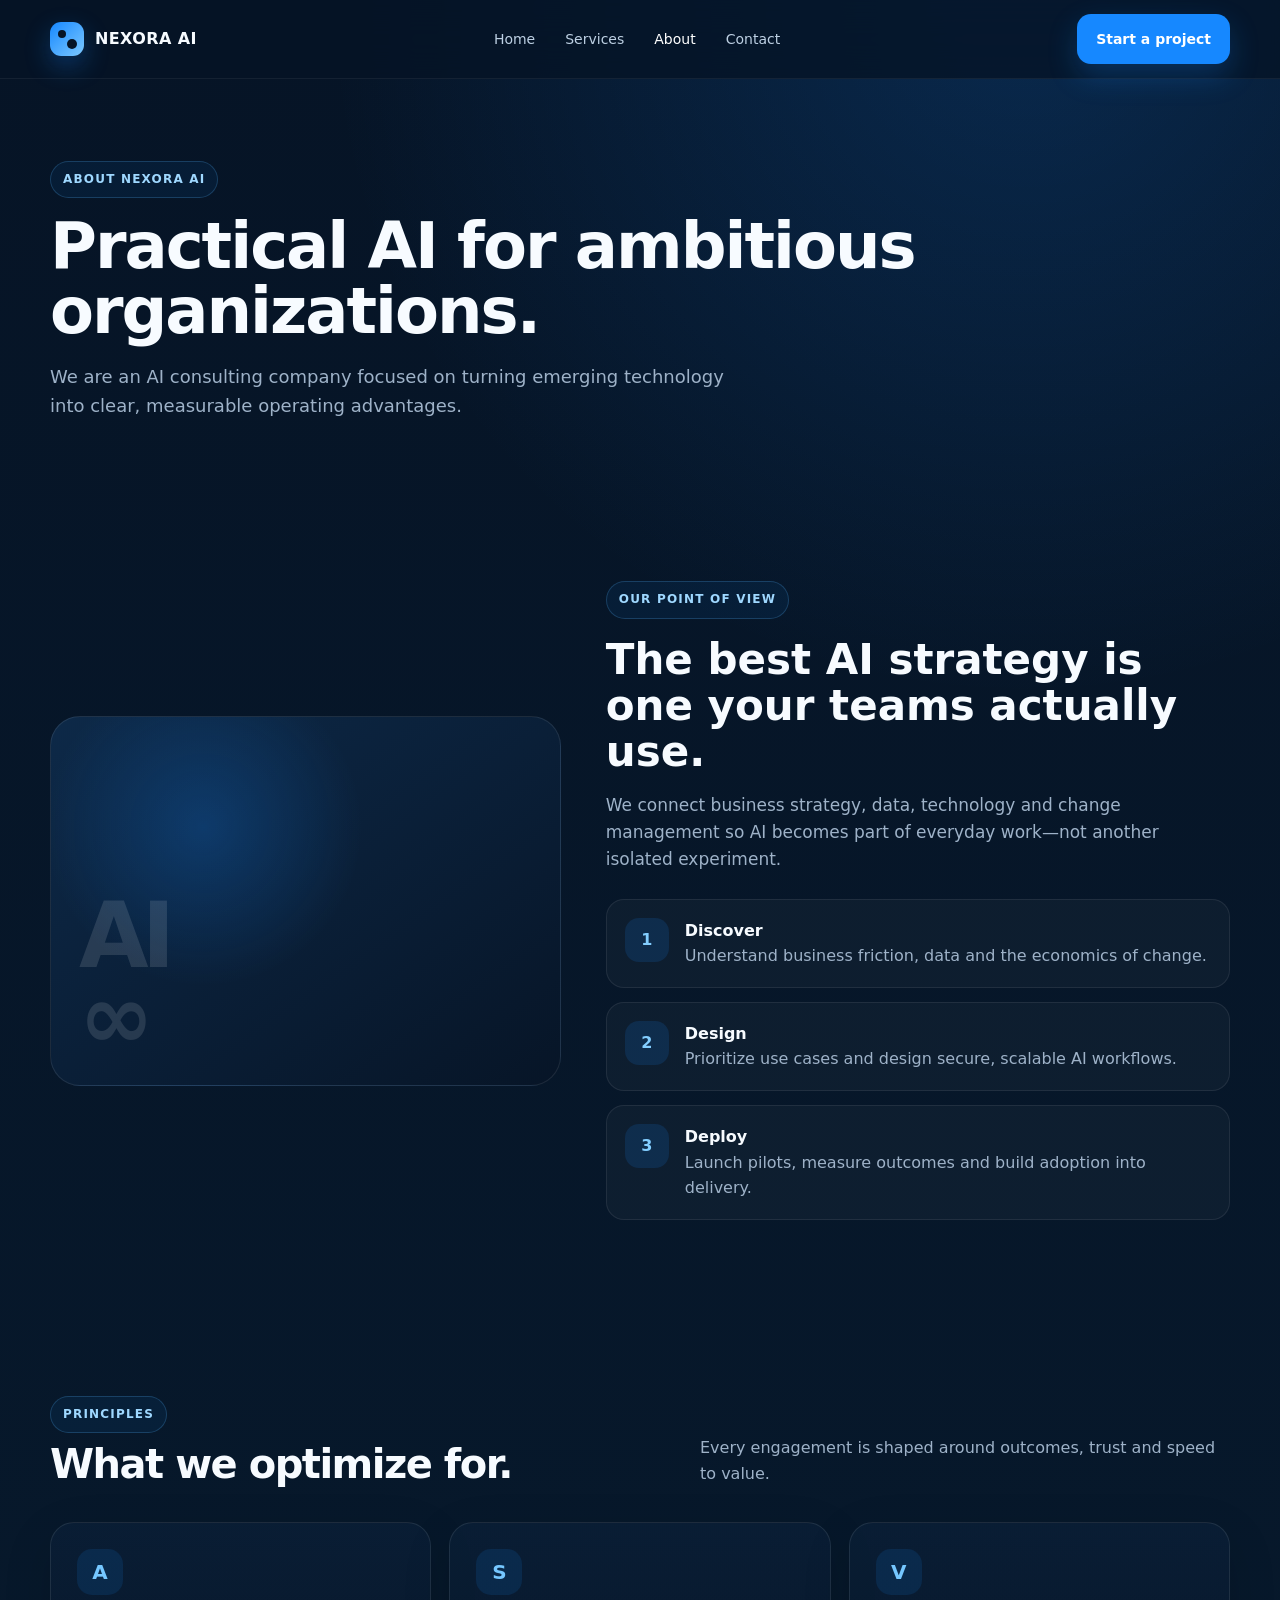
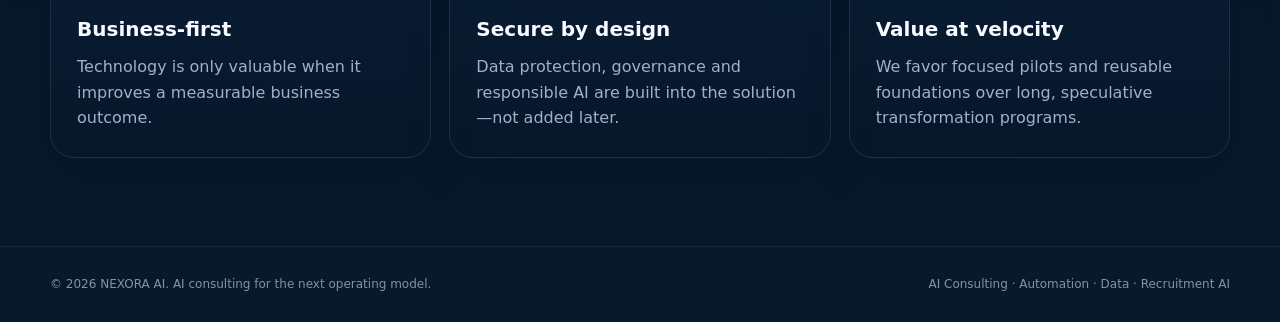
==== about.html @ 4a462bf7 "Add files via upload Add files via upload" ====
<!doctype html>
<html lang="en">
<head>
<meta charset="utf-8">
<meta name="viewport" content="width=device-width,initial-scale=1">
<title>About | NEXORA AI</title>
<meta name="description" content="NEXORA AI helps organizations turn AI into measurable business outcomes through consulting, automation, data and recruitment intelligence.">
<link rel="stylesheet" href="styles.css">
</head>
<body>
<header class="nav">
  <div class="container nav-inner">
    <a href="index.html" class="logo"><span class="logo-mark"></span><span>NEXORA AI</span></a>
    <button class="mobile-toggle" aria-label="Open menu">☰</button>
    <nav class="nav-links"><a class="" href="index.html">Home</a><a class="" href="services.html">Services</a><a class="active" href="about.html">About</a><a class="" href="contact.html">Contact</a></nav>
    <a class="btn btn-primary" href="contact.html">Start a project</a>
  </div>
</header>

<main>
<section class="page-hero"><div class="container"><div class="eyebrow">About NEXORA AI</div><h1>Practical AI for ambitious organizations.</h1><p>We are an AI consulting company focused on turning emerging technology into clear, measurable operating advantages.</p></div></section>
<section class="section">
<div class="container about-layout">
  <div class="about-box"><div class="about-mark">AI<br>∞</div></div>
  <div>
    <div class="eyebrow">Our point of view</div>
    <h2 style="font-size:42px;line-height:1.1;margin:18px 0 12px">The best AI strategy is one your teams actually use.</h2>
    <p style="color:var(--muted);font-size:17px">We connect business strategy, data, technology and change management so AI becomes part of everyday work—not another isolated experiment.</p>
    <div class="timeline" style="margin-top:25px">
      <div class="step"><div class="num">1</div><div><strong>Discover</strong><div style="color:var(--muted)">Understand business friction, data and the economics of change.</div></div></div>
      <div class="step"><div class="num">2</div><div><strong>Design</strong><div style="color:var(--muted)">Prioritize use cases and design secure, scalable AI workflows.</div></div></div>
      <div class="step"><div class="num">3</div><div><strong>Deploy</strong><div style="color:var(--muted)">Launch pilots, measure outcomes and build adoption into delivery.</div></div></div>
    </div>
  </div>
</div>
</section>
<section class="section">
<div class="container">
<div class="section-head"><div><div class="eyebrow">Principles</div><h2>What we optimize for.</h2></div><p>Every engagement is shaped around outcomes, trust and speed to value.</p></div>
<div class="grid-3">
  <div class="card"><div class="icon">A</div><h3>Business-first</h3><p>Technology is only valuable when it improves a measurable business outcome.</p></div>
  <div class="card"><div class="icon">S</div><h3>Secure by design</h3><p>Data protection, governance and responsible AI are built into the solution—not added later.</p></div>
  <div class="card"><div class="icon">V</div><h3>Value at velocity</h3><p>We favor focused pilots and reusable foundations over long, speculative transformation programs.</p></div>
</div>
</div>
</section>
</main>

<footer class="footer">
  <div class="container footer-inner">
    <div>© 2026 NEXORA AI. AI consulting for the next operating model.</div>
    <div>AI Consulting · Automation · Data · Recruitment AI</div>
  </div>
</footer>
<script src="script.js"></script>
</body>
</html>
---- styles.css ----
:root{
  --navy:#061426;
  --navy-2:#0b1e35;
  --blue:#1688ff;
  --blue-2:#58b8ff;
  --white:#f7fbff;
  --muted:#9eb2c8;
  --line:rgba(255,255,255,.10);
  --card:rgba(11,30,53,.72);
  --shadow:0 24px 80px rgba(0,0,0,.30);
  --radius:24px;
  --max:1180px;
}
*{box-sizing:border-box}
html{scroll-behavior:smooth}
body{
  margin:0;
  font-family:Inter,ui-sans-serif,system-ui,-apple-system,BlinkMacSystemFont,"Segoe UI",sans-serif;
  background:
    radial-gradient(circle at 80% 0%, rgba(22,136,255,.18), transparent 32%),
    linear-gradient(180deg,#061426 0%,#07192c 100%);
  color:var(--white);
  line-height:1.6;
}
a{color:inherit;text-decoration:none}
img{max-width:100%;display:block}
.container{width:min(var(--max),calc(100% - 40px));margin:auto}
.nav{
  position:sticky;top:0;z-index:50;
  backdrop-filter:blur(18px);
  background:rgba(6,20,38,.78);
  border-bottom:1px solid rgba(255,255,255,.06);
}
.nav-inner{height:78px;display:flex;align-items:center;justify-content:space-between;gap:24px}
.logo{display:flex;align-items:center;gap:11px;font-weight:800;letter-spacing:.4px}
.logo-mark{
  width:34px;height:34px;border-radius:11px;position:relative;overflow:hidden;
  background:linear-gradient(135deg,var(--blue),#7cc8ff);
  box-shadow:0 10px 26px rgba(22,136,255,.30);
}
.logo-mark:before,.logo-mark:after{content:"";position:absolute;background:#061426;border-radius:50%}
.logo-mark:before{width:8px;height:8px;left:8px;top:8px}
.logo-mark:after{width:10px;height:10px;right:7px;bottom:7px}
.nav-links{display:flex;align-items:center;gap:30px;color:#bdd0e3;font-size:14px}
.nav-links a{transition:.2s}
.nav-links a:hover,.nav-links a.active{color:#fff}
.btn{
  display:inline-flex;align-items:center;justify-content:center;gap:9px;
  border-radius:14px;padding:13px 18px;font-weight:700;font-size:14px;
  border:1px solid transparent;cursor:pointer;transition:.2s;
}
.btn-primary{background:var(--blue);color:#fff;box-shadow:0 12px 30px rgba(22,136,255,.24)}
.btn-primary:hover{transform:translateY(-1px);background:#2b98ff}
.btn-ghost{background:rgba(255,255,255,.05);border-color:var(--line);color:#eaf3ff}
.mobile-toggle{display:none;background:none;border:0;color:#fff;font-size:26px}
.hero{padding:92px 0 74px}
.hero-grid{display:grid;grid-template-columns:1.05fr .95fr;gap:54px;align-items:center}
.eyebrow{
  display:inline-flex;align-items:center;gap:8px;padding:8px 12px;border:1px solid rgba(88,184,255,.22);
  border-radius:999px;background:rgba(22,136,255,.07);color:#9fd8ff;font-size:12px;font-weight:800;text-transform:uppercase;letter-spacing:1.2px;
}
.hero h1{font-size:clamp(48px,7vw,82px);line-height:1.02;letter-spacing:-3px;margin:20px 0 18px;max-width:730px}
.hero h1 span{
  background:linear-gradient(90deg,#fff 10%,#6dc2ff 75%,#1688ff);
  -webkit-background-clip:text;background-clip:text;color:transparent;
}
.hero p{font-size:18px;color:#afc1d4;max-width:650px;margin:0 0 30px}
.hero-actions{display:flex;gap:12px;flex-wrap:wrap}
.hero-visual{position:relative;min-height:500px}
.glow{position:absolute;inset:8% 6% auto auto;width:340px;height:340px;border-radius:50%;background:rgba(22,136,255,.26);filter:blur(70px)}
.ai-panel{
  position:relative;z-index:2;
  margin-top:22px;padding:25px;border:1px solid rgba(255,255,255,.10);
  border-radius:30px;background:linear-gradient(180deg,rgba(18,42,70,.82),rgba(7,23,42,.88));
  box-shadow:var(--shadow);overflow:hidden
}
.ai-panel:after{
  content:"";position:absolute;inset:0;background:
  linear-gradient(90deg,transparent 49.5%,rgba(255,255,255,.06) 50%,transparent 50.5%),
  linear-gradient(0deg,transparent 49.5%,rgba(255,255,255,.04) 50%,transparent 50.5%);
  background-size:42px 42px;opacity:.35;pointer-events:none
}
.panel-top{display:flex;justify-content:space-between;align-items:center;position:relative;z-index:2}
.badge{padding:7px 10px;border-radius:999px;background:rgba(22,136,255,.13);color:#8fd0ff;font-size:11px;font-weight:800}
.panel-title{font-size:14px;font-weight:800}
.metric-card{
  margin-top:22px;padding:22px;border-radius:22px;background:rgba(5,18,33,.70);border:1px solid rgba(255,255,255,.08);position:relative;z-index:2
}
.metric-row{display:flex;justify-content:space-between;gap:20px;align-items:end}
.metric-big{font-size:44px;font-weight:850;line-height:1}
.metric-note{font-size:12px;color:#84caff}
.progress{height:7px;border-radius:999px;background:#102b48;margin-top:18px;overflow:hidden}
.progress>span{display:block;height:100%;width:82%;background:linear-gradient(90deg,var(--blue),#85d6ff);border-radius:inherit}
.mini-grid{display:grid;grid-template-columns:repeat(2,1fr);gap:12px;margin-top:12px;position:relative;z-index:2}
.mini-card{padding:15px;border:1px solid rgba(255,255,255,.08);border-radius:18px;background:rgba(255,255,255,.03)}
.mini-label{font-size:11px;color:#83a0bb}.mini-value{font-size:22px;font-weight:800;margin-top:5px}
.section{padding:88px 0}
.section-head{display:flex;justify-content:space-between;align-items:end;gap:30px;margin-bottom:36px}
.section-head h2{font-size:40px;line-height:1.08;letter-spacing:-1.5px;margin:10px 0 0}
.section-head p{max-width:530px;color:var(--muted);margin:0}
.grid-3{display:grid;grid-template-columns:repeat(3,1fr);gap:18px}
.grid-2{display:grid;grid-template-columns:repeat(2,1fr);gap:18px}
.card{
  padding:26px;border:1px solid rgba(255,255,255,.09);border-radius:24px;
  background:linear-gradient(180deg,rgba(10,31,54,.84),rgba(8,23,41,.84));
  box-shadow:0 16px 50px rgba(0,0,0,.12)
}
.card:hover{border-color:rgba(88,184,255,.32);transform:translateY(-2px);transition:.2s}
.icon{
  width:46px;height:46px;border-radius:15px;display:grid;place-items:center;
  background:rgba(22,136,255,.12);color:#75c7ff;font-size:20px;font-weight:800;margin-bottom:18px
}
.card h3{font-size:20px;margin:0 0 9px}.card p{color:var(--muted);margin:0}
.service-list{margin-top:16px;display:flex;flex-wrap:wrap;gap:7px}
.tag{font-size:11px;color:#b9d7ef;padding:6px 9px;border-radius:999px;border:1px solid rgba(255,255,255,.08);background:rgba(255,255,255,.03)}
.band{
  padding:34px;border-radius:28px;border:1px solid rgba(88,184,255,.18);
  background:linear-gradient(90deg,rgba(22,136,255,.08),rgba(255,255,255,.02))
}
.band-inner{display:flex;align-items:center;justify-content:space-between;gap:25px}
.band h3{font-size:28px;margin:0 0 5px}.band p{margin:0;color:var(--muted)}
.stat-row{display:grid;grid-template-columns:repeat(4,1fr);gap:14px;margin-top:28px}
.stat{padding:20px;border:1px solid rgba(255,255,255,.08);border-radius:18px;background:rgba(255,255,255,.03)}
.stat b{display:block;font-size:28px}.stat span{font-size:12px;color:var(--muted)}
.page-hero{padding:82px 0 55px}.page-hero h1{font-size:64px;line-height:1.02;letter-spacing:-2px;margin:16px 0}.page-hero p{max-width:700px;color:var(--muted);font-size:18px}
.about-layout{display:grid;grid-template-columns:.9fr 1.1fr;gap:45px;align-items:center}
.about-box{min-height:370px;border-radius:30px;padding:28px;border:1px solid rgba(255,255,255,.09);background:
  radial-gradient(circle at 30% 30%,rgba(22,136,255,.23),transparent 36%),
  linear-gradient(145deg,#0d2948,#071527);display:flex;align-items:end}
.about-mark{font-size:90px;font-weight:900;letter-spacing:-7px;line-height:.9;color:rgba(255,255,255,.12)}
.timeline{display:grid;gap:14px}.step{display:grid;grid-template-columns:44px 1fr;gap:16px;padding:18px;border:1px solid rgba(255,255,255,.08);border-radius:18px;background:rgba(255,255,255,.03)}
.num{width:44px;height:44px;border-radius:14px;background:rgba(22,136,255,.14);display:grid;place-items:center;color:#83ceff;font-weight:800}
.contact-grid{display:grid;grid-template-columns:.8fr 1.2fr;gap:22px}
.contact-info{padding:28px;border:1px solid rgba(255,255,255,.08);border-radius:24px;background:rgba(255,255,255,.03)}
.contact-info h3{margin-top:0}.contact-item{padding:14px 0;border-bottom:1px solid rgba(255,255,255,.07)}.contact-item:last-child{border-bottom:0}
.contact-item span{display:block;font-size:11px;color:#7892ac;text-transform:uppercase;letter-spacing:1px}.contact-item strong{font-size:15px}
.form{padding:28px;border:1px solid rgba(255,255,255,.08);border-radius:24px;background:linear-gradient(180deg,rgba(10,31,54,.84),rgba(7,22,40,.84))}
.fields{display:grid;grid-template-columns:1fr 1fr;gap:15px}.field{display:flex;flex-direction:column;gap:7px}.field.full{grid-column:1/-1}
label{font-size:12px;color:#a7bed4}.input,textarea{
  width:100%;padding:13px 14px;border:1px solid rgba(255,255,255,.10);border-radius:14px;background:#071a2e;color:#fff;outline:none
}
.input:focus,textarea:focus{border-color:rgba(88,184,255,.55);box-shadow:0 0 0 3px rgba(22,136,255,.10)}
textarea{min-height:130px;resize:vertical}.form-footer{display:flex;justify-content:space-between;align-items:center;margin-top:16px;gap:16px}.fine{font-size:11px;color:#7189a1}
.footer{border-top:1px solid rgba(255,255,255,.07);padding:28px 0;color:#7e94a9;font-size:12px}
.footer-inner{display:flex;justify-content:space-between;gap:20px}
.success{display:none;margin-top:12px;padding:11px 13px;border-radius:12px;background:rgba(22,136,255,.12);border:1px solid rgba(88,184,255,.18);color:#a9dcff;font-size:13px}
@media (max-width: 980px){
  .hero-grid,.about-layout,.contact-grid{grid-template-columns:1fr}
  .hero-visual{min-height:400px}.grid-3{grid-template-columns:repeat(2,1fr)}
  .nav-links{display:none}.mobile-toggle{display:block}.nav.open .nav-links{
    display:flex;position:absolute;left:20px;right:20px;top:72px;flex-direction:column;align-items:stretch;
    padding:18px;background:#081a2e;border:1px solid var(--line);border-radius:18px
  }
  .nav.open .nav-links a{padding:10px}
}
@media (max-width: 680px){
  .container{width:min(var(--max),calc(100% - 28px))}
  .hero{padding-top:62px}.hero h1{font-size:48px;letter-spacing:-2px}.page-hero h1{font-size:48px}
  .section{padding:66px 0}.section-head{display:block}.section-head h2{font-size:32px}.section-head p{margin-top:12px}
  .grid-3,.grid-2,.stat-row,.fields{grid-template-columns:1fr}
  .field.full{grid-column:auto}.band-inner,.form-footer,.footer-inner{flex-direction:column;align-items:flex-start}
  .ai-panel{padding:18px}.hero-visual{min-height:330px}.metric-big{font-size:38px}
}
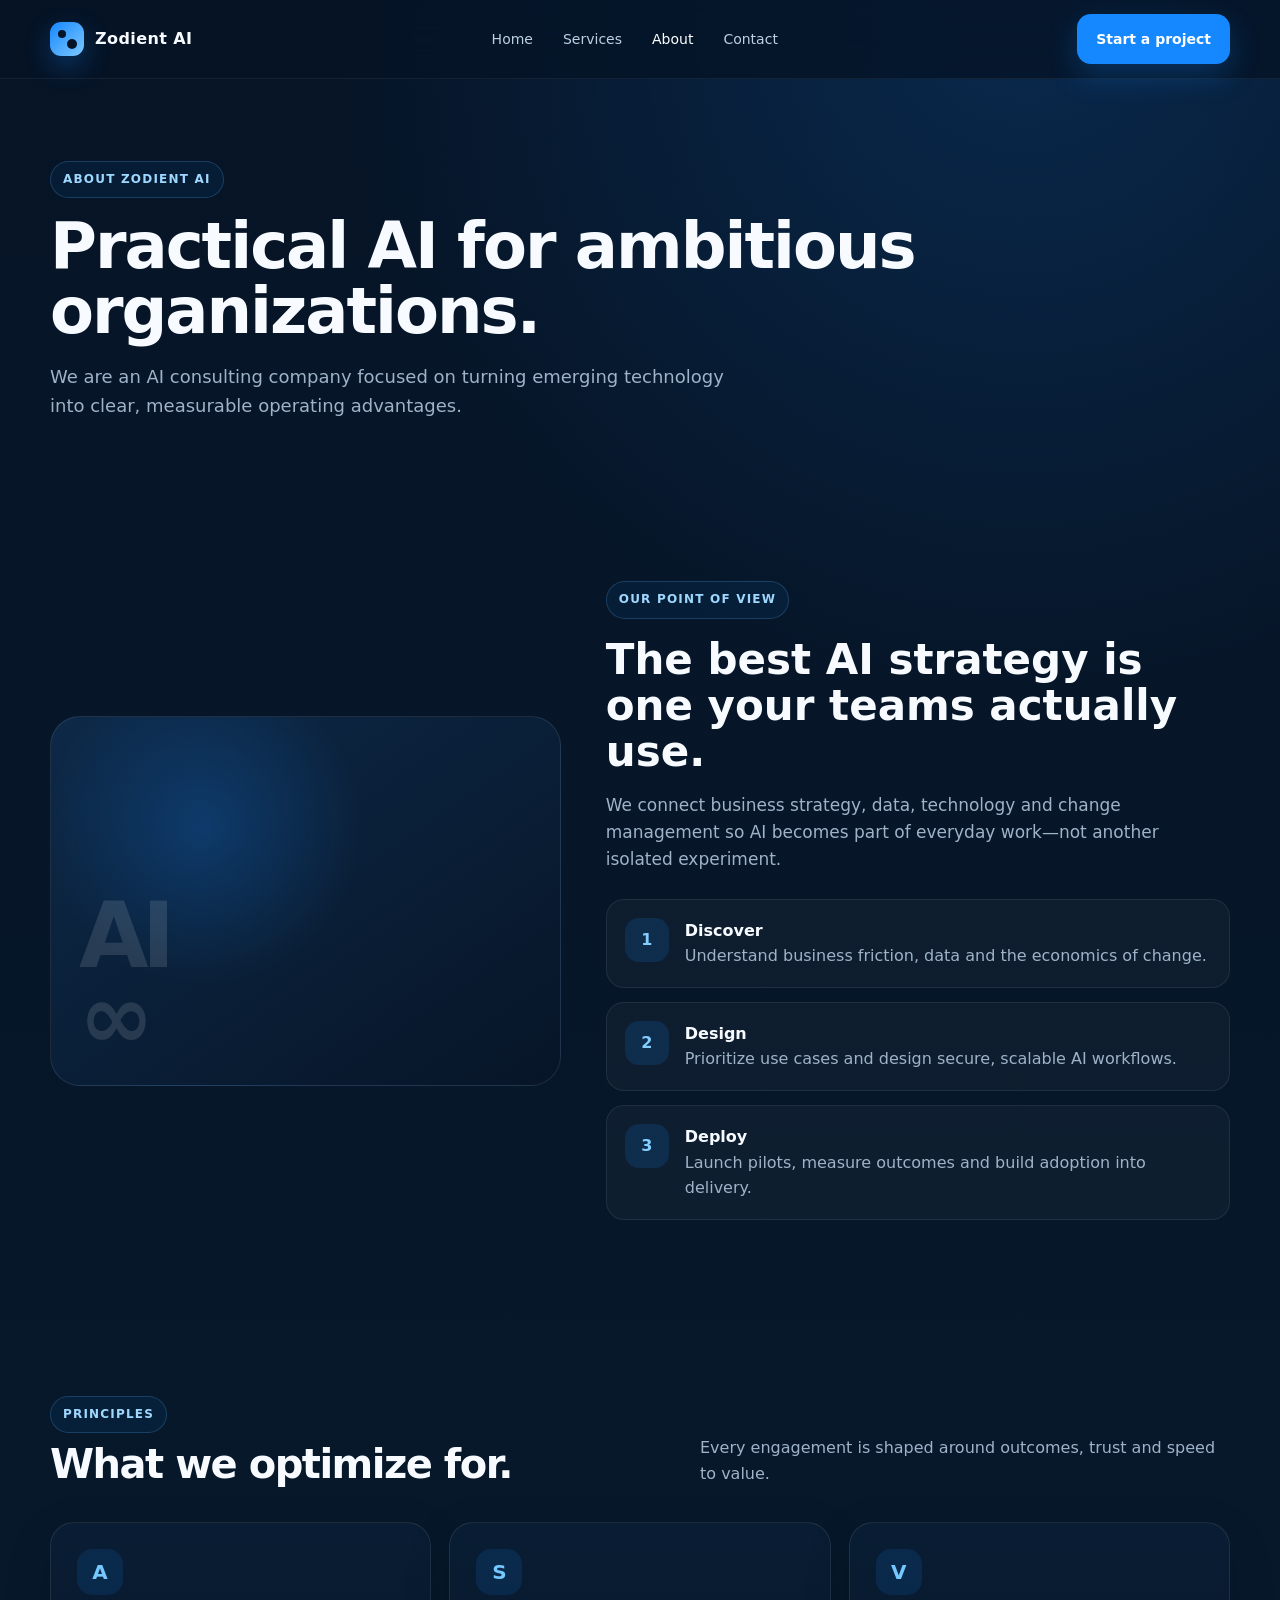
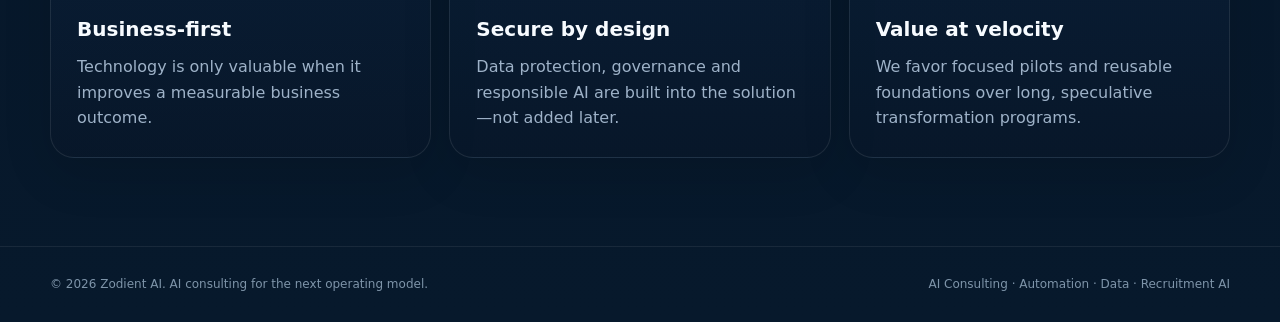
==== commit 2e320c7a: "Update branding from NEXORA AI to Zodient AI" ====
--- a/about.html
+++ b/about.html
@@ -3,14 +3,14 @@
 <head>
 <meta charset="utf-8">
 <meta name="viewport" content="width=device-width,initial-scale=1">
-<title>About | NEXORA AI</title>
-<meta name="description" content="NEXORA AI helps organizations turn AI into measurable business outcomes through consulting, automation, data and recruitment intelligence.">
+<title>About | Zodient AI</title>
+<meta name="description" content="Zodient AI helps organizations turn AI into measurable business outcomes through consulting, automation, data and recruitment intelligence.">
 <link rel="stylesheet" href="styles.css">
 </head>
 <body>
 <header class="nav">
   <div class="container nav-inner">
-    <a href="index.html" class="logo"><span class="logo-mark"></span><span>NEXORA AI</span></a>
+    <a href="index.html" class="logo"><span class="logo-mark"></span><span>Zodient AI</span></a>
     <button class="mobile-toggle" aria-label="Open menu">☰</button>
     <nav class="nav-links"><a class="" href="index.html">Home</a><a class="" href="services.html">Services</a><a class="active" href="about.html">About</a><a class="" href="contact.html">Contact</a></nav>
     <a class="btn btn-primary" href="contact.html">Start a project</a>
@@ -18,7 +18,7 @@
 </header>
 
 <main>
-<section class="page-hero"><div class="container"><div class="eyebrow">About NEXORA AI</div><h1>Practical AI for ambitious organizations.</h1><p>We are an AI consulting company focused on turning emerging technology into clear, measurable operating advantages.</p></div></section>
+<section class="page-hero"><div class="container"><div class="eyebrow">About Zodient AI</div><h1>Practical AI for ambitious organizations.</h1><p>We are an AI consulting company focused on turning emerging technology into clear, measurable operating advantages.</p></div></section>
 <section class="section">
 <div class="container about-layout">
   <div class="about-box"><div class="about-mark">AI<br>∞</div></div>
@@ -48,7 +48,7 @@
 
 <footer class="footer">
   <div class="container footer-inner">
-    <div>© 2026 NEXORA AI. AI consulting for the next operating model.</div>
+    <div>© 2026 Zodient AI. AI consulting for the next operating model.</div>
     <div>AI Consulting · Automation · Data · Recruitment AI</div>
   </div>
 </footer>
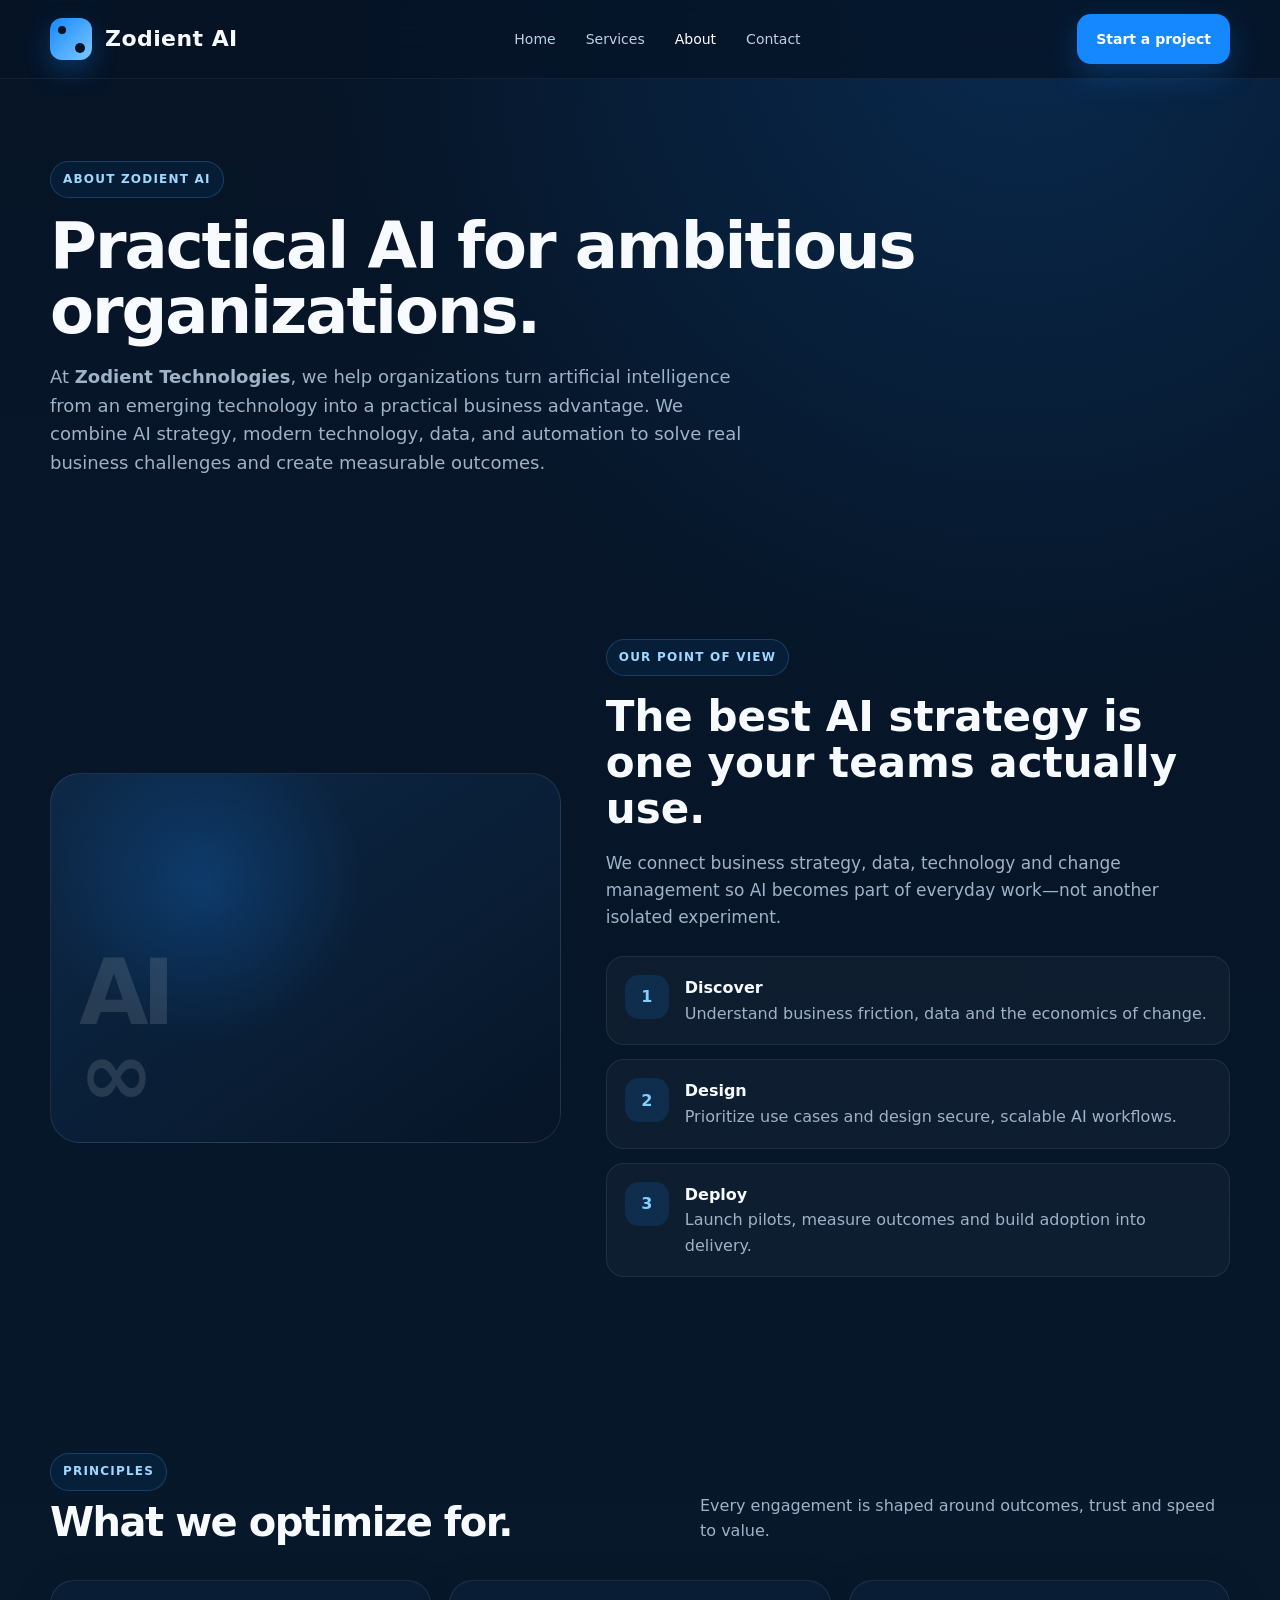
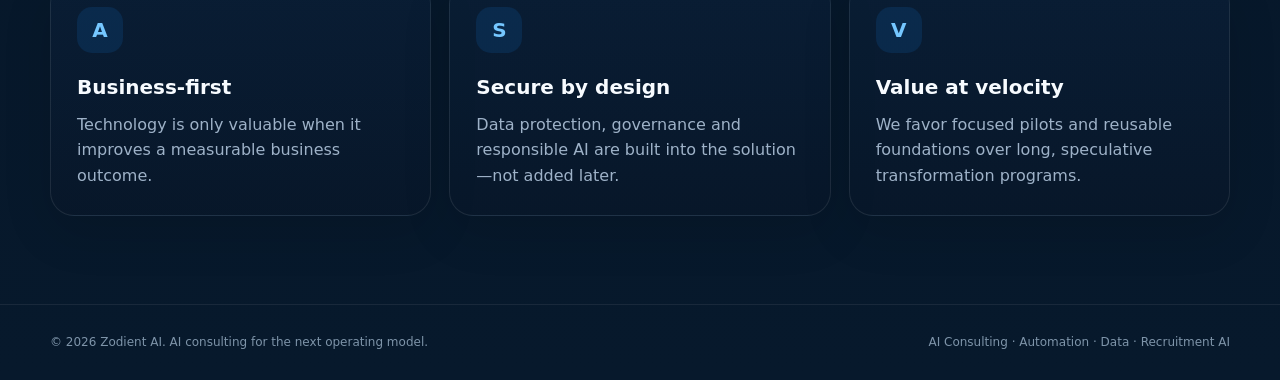
==== commit e2325dd9: "Enhance about section with Zodient Technologies details Updated the about section to include details" ====
--- a/about.html
+++ b/about.html
@@ -18,7 +18,11 @@
 </header>
 
 <main>
-<section class="page-hero"><div class="container"><div class="eyebrow">About Zodient AI</div><h1>Practical AI for ambitious organizations.</h1><p>We are an AI consulting company focused on turning emerging technology into clear, measurable operating advantages.</p></div></section>
+<section class="page-hero"><div class="container"><div class="eyebrow">About Zodient AI</div><h1>Practical AI for ambitious organizations.</h1><p> At <strong>Zodient Technologies</strong>, we help organizations turn
+  artificial intelligence from an emerging technology into a practical
+  business advantage. We combine AI strategy, modern technology, data,
+  and automation to solve real business challenges and create measurable
+  outcomes.</p></div></section>
 <section class="section">
 <div class="container about-layout">
   <div class="about-box"><div class="about-mark">AI<br>∞</div></div>
--- a/styles.css
+++ b/styles.css
@@ -32,9 +32,10 @@
   border-bottom:1px solid rgba(255,255,255,.06);
 }
 .nav-inner{height:78px;display:flex;align-items:center;justify-content:space-between;gap:24px}
-.logo{display:flex;align-items:center;gap:11px;font-weight:800;letter-spacing:.4px}
+.logo{display:flex;align-items:center;gap:13px;font-weight:800;font-size:22px;letter-spacing:.44px
+}
 .logo-mark{
-  width:34px;height:34px;border-radius:11px;position:relative;overflow:hidden;
+  width:42px;height:42px;border-radius:12px;position:relative;overflow:hidden;
   background:linear-gradient(135deg,var(--blue),#7cc8ff);
   box-shadow:0 10px 26px rgba(22,136,255,.30);
 }
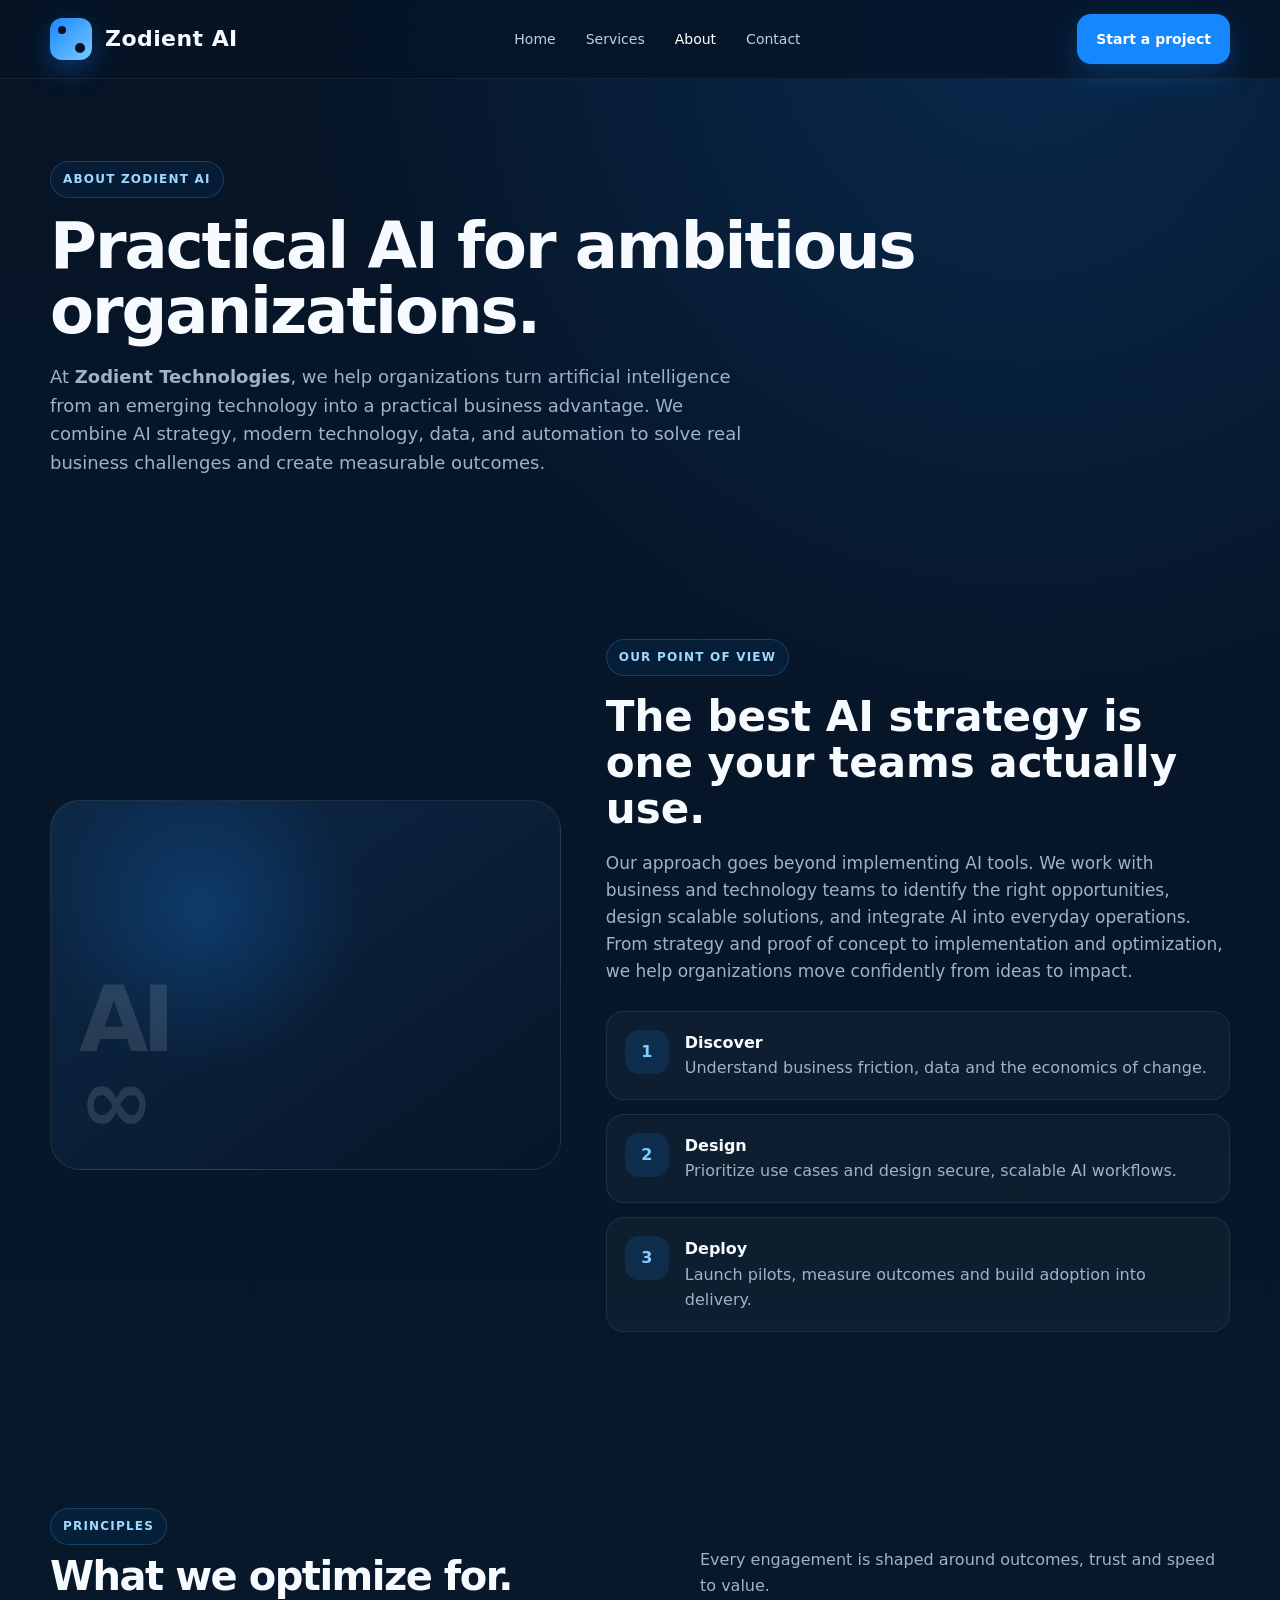
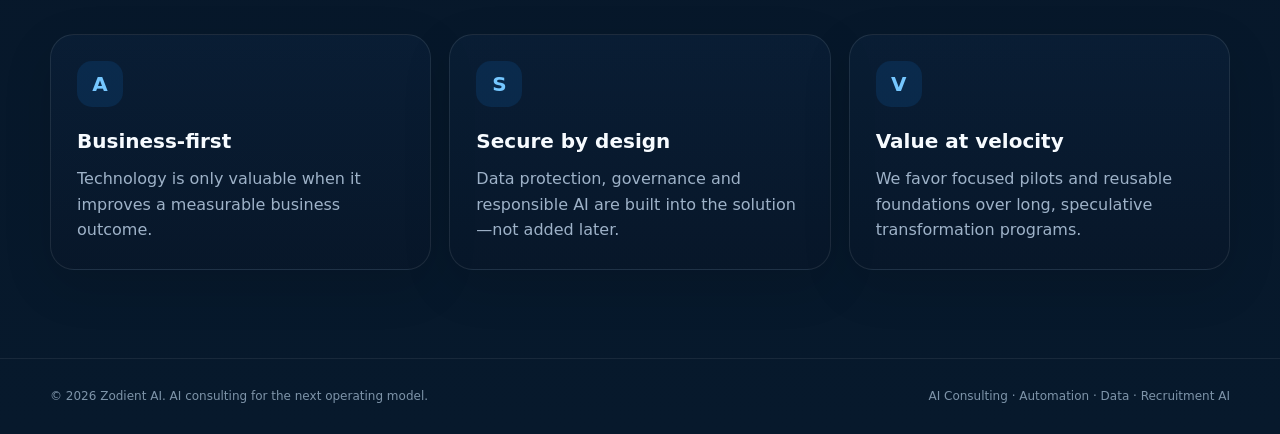
==== commit c296e42f: "Revise AI strategy description in about.html Updated the paragraph to provide a more comprehensive o" ====
--- a/about.html
+++ b/about.html
@@ -29,7 +29,9 @@
   <div>
     <div class="eyebrow">Our point of view</div>
     <h2 style="font-size:42px;line-height:1.1;margin:18px 0 12px">The best AI strategy is one your teams actually use.</h2>
-    <p style="color:var(--muted);font-size:17px">We connect business strategy, data, technology and change management so AI becomes part of everyday work—not another isolated experiment.</p>
+    <p style="color:var(--muted);font-size:17px">Our approach goes beyond implementing AI tools. We work with business and technology teams to identify the right opportunities, design scalable solutions, and integrate AI into everyday operations. From
+  strategy and proof of concept to implementation and optimization, we
+  help organizations move confidently from ideas to impact.</p>
     <div class="timeline" style="margin-top:25px">
       <div class="step"><div class="num">1</div><div><strong>Discover</strong><div style="color:var(--muted)">Understand business friction, data and the economics of change.</div></div></div>
       <div class="step"><div class="num">2</div><div><strong>Design</strong><div style="color:var(--muted)">Prioritize use cases and design secure, scalable AI workflows.</div></div></div>
